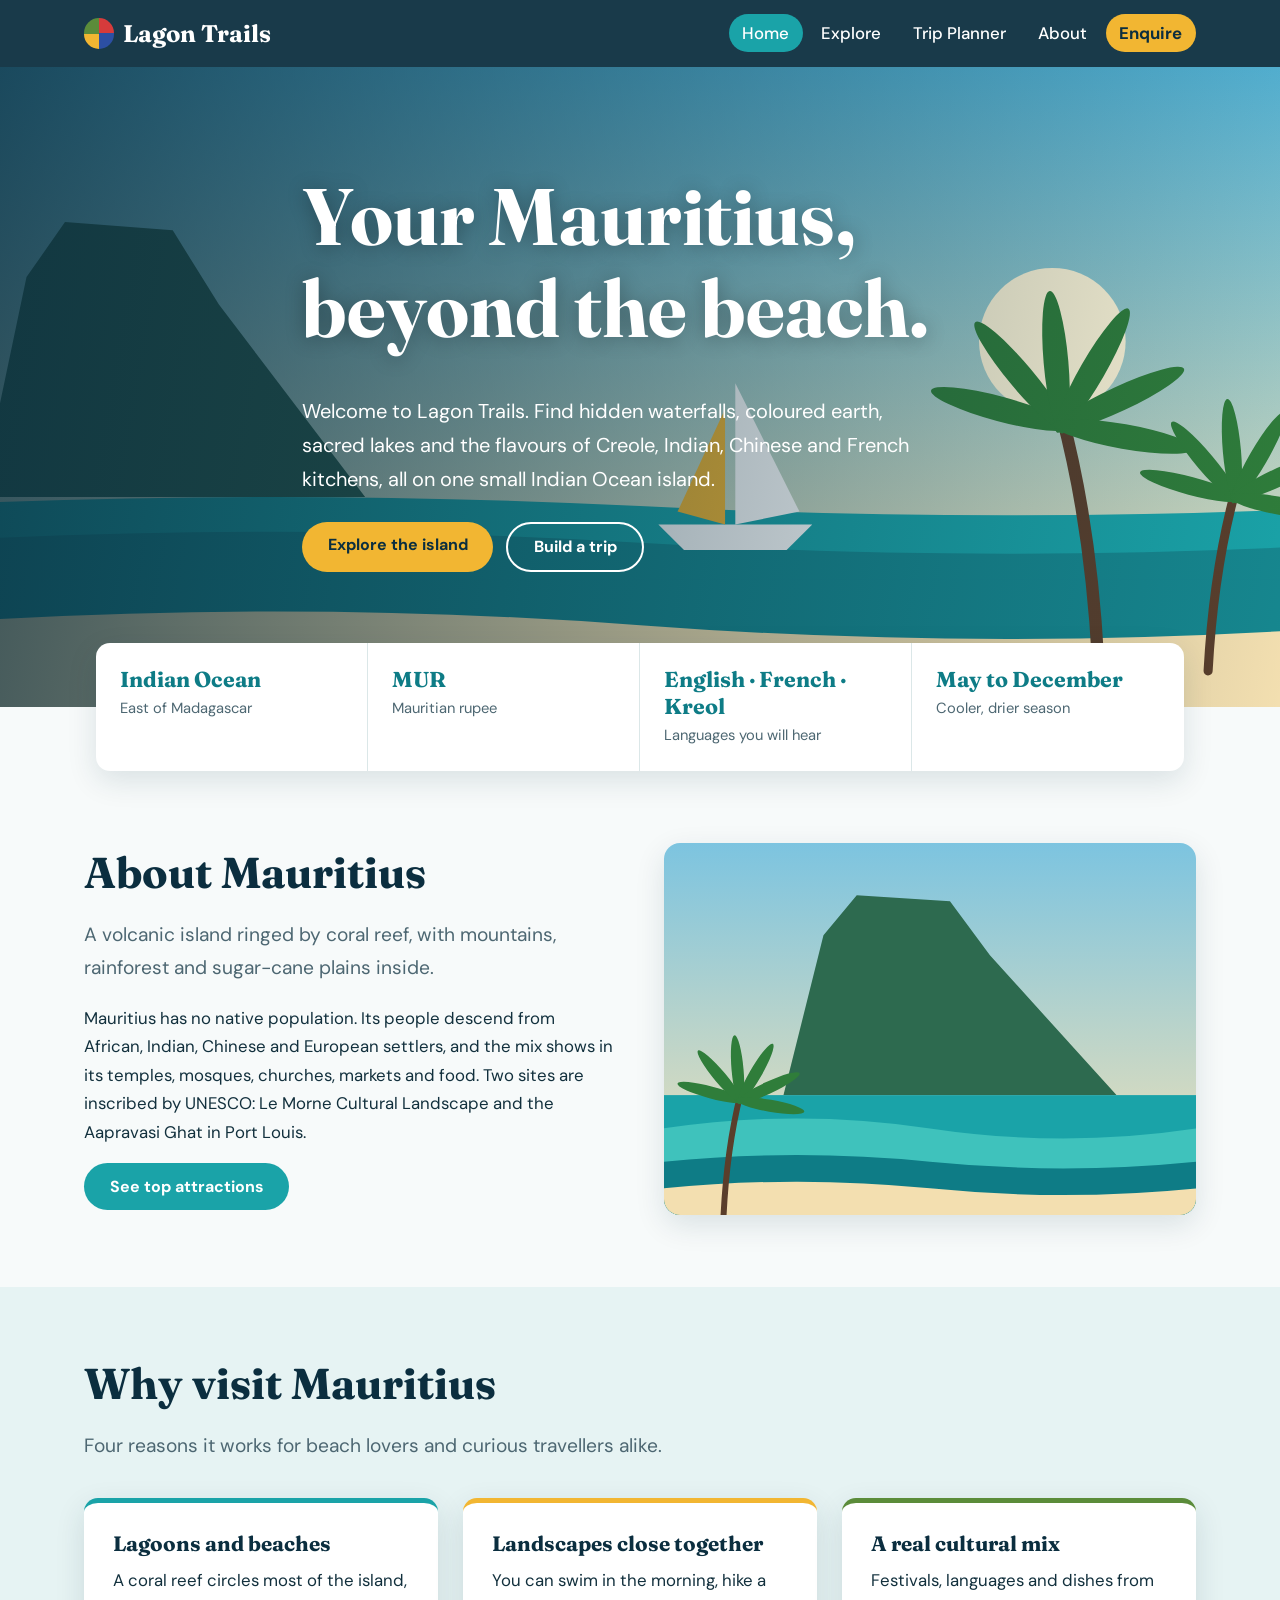
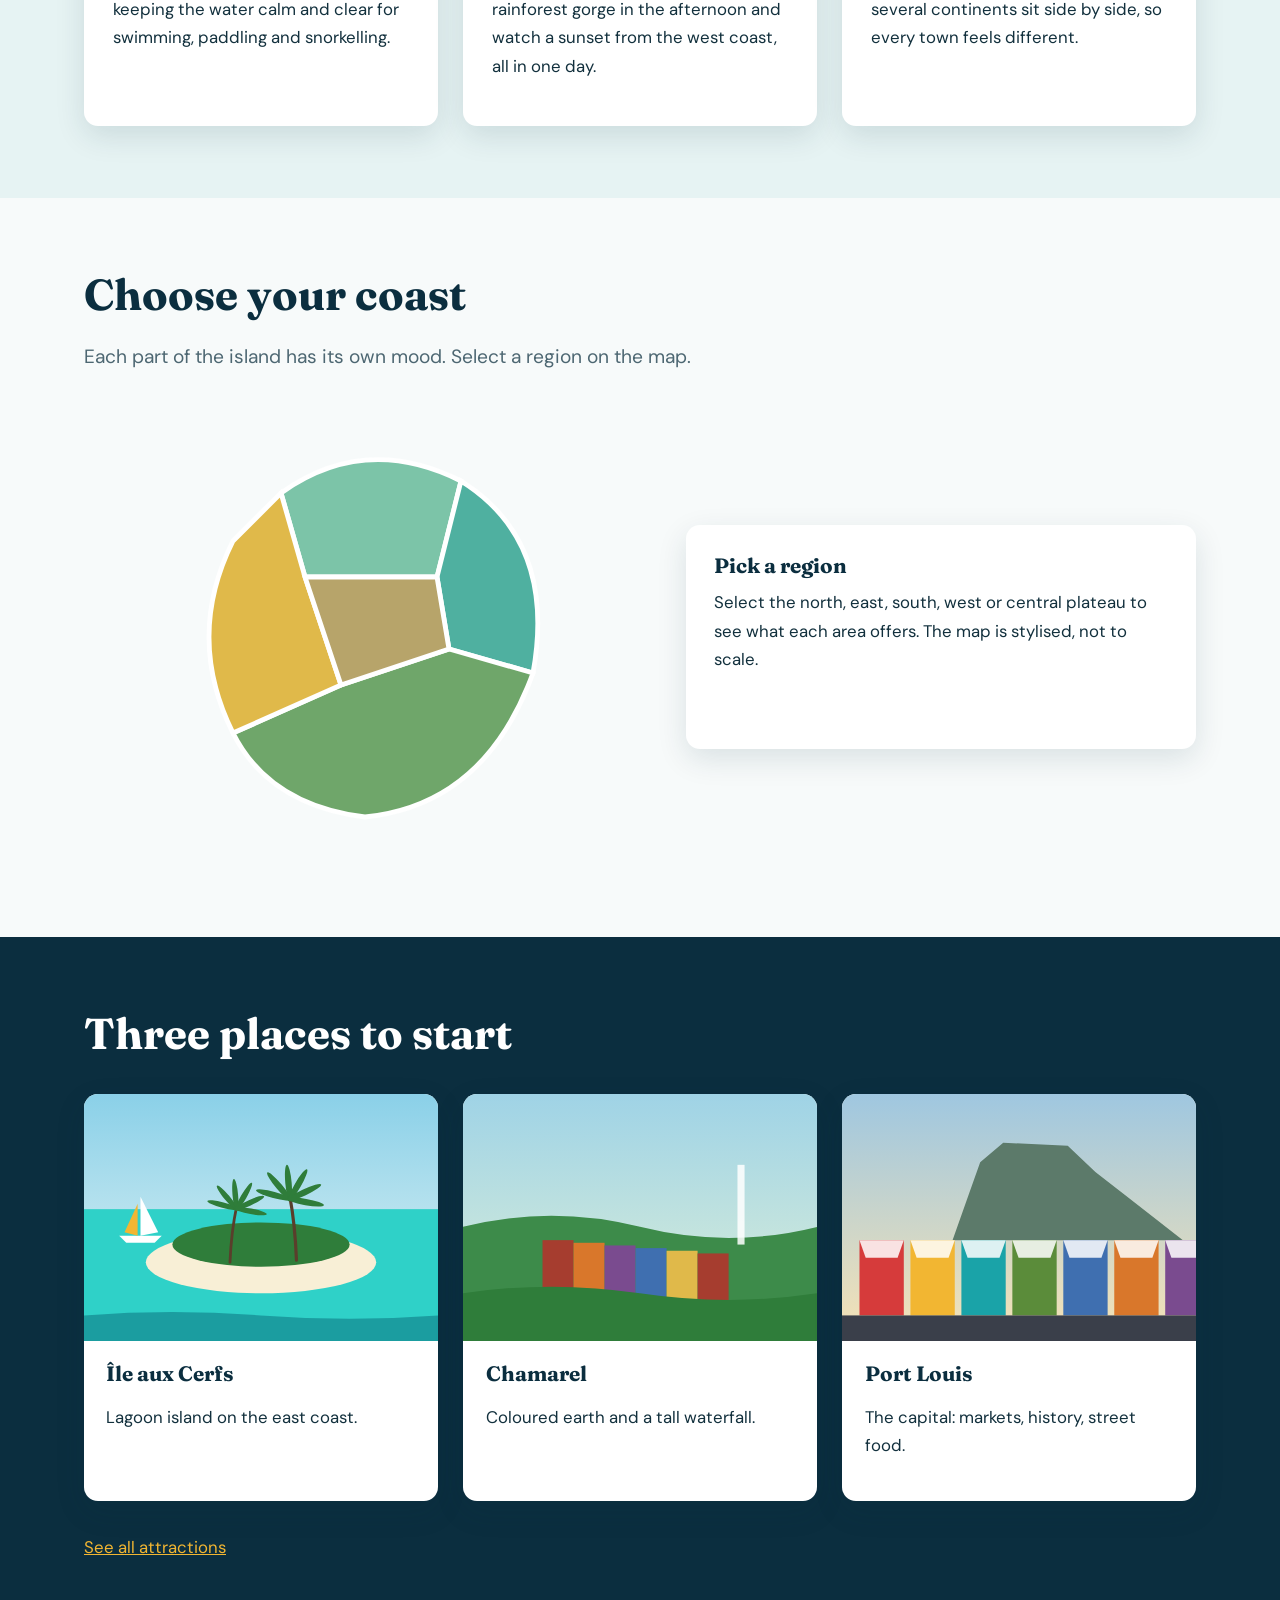
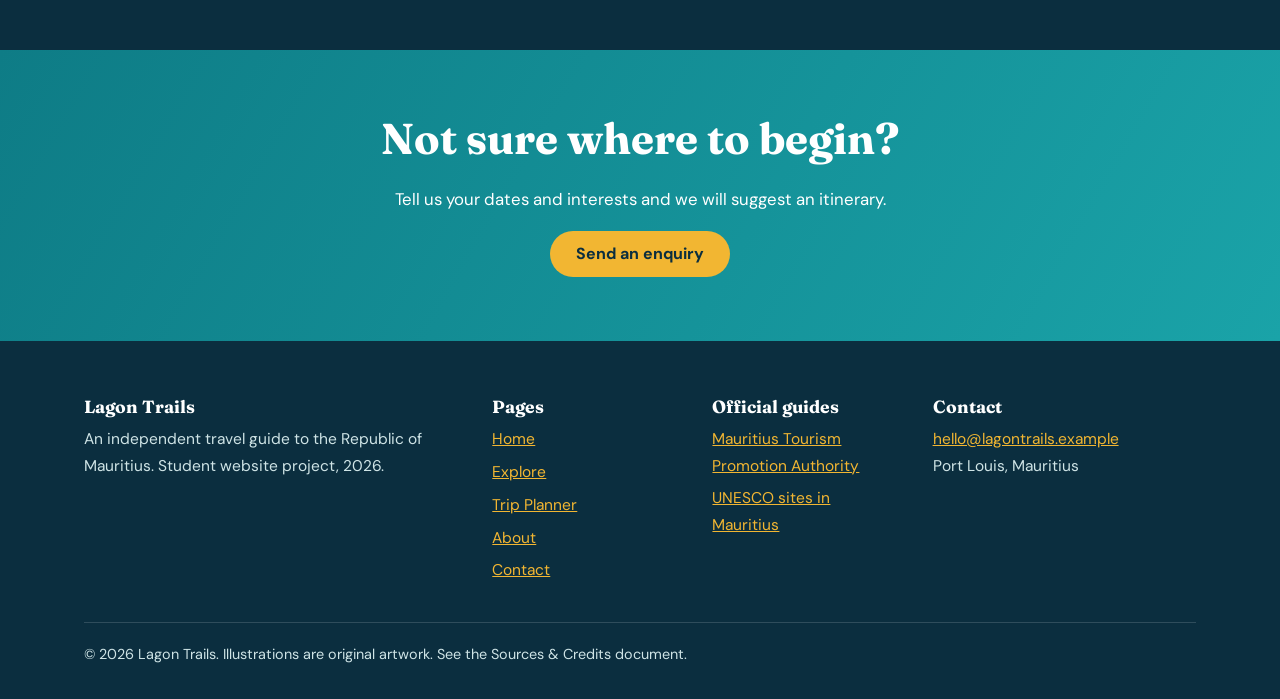
==== index.html @ cac01fd3 "Initial commit" ====
<!DOCTYPE html><html lang="en"><head><meta charset="utf-8"><meta name="viewport" content="width=device-width, initial-scale=1">
<title>Discover Mauritius | Lagon Trails</title><meta name="description" content="Lagon Trails is a travel guide to Mauritius: beaches, mountains, Creole culture and trip planning.">
<link rel="preconnect" href="https://fonts.googleapis.com"><link rel="preconnect" href="https://fonts.gstatic.com" crossorigin>
<link href="https://fonts.googleapis.com/css2?family=DM+Sans:wght@400;500;700&family=Fraunces:opsz,wght@9..144,600;9..144,700&display=swap" rel="stylesheet">
<link rel="stylesheet" href="style.css"></head><body>
<header class="site-header"><div class="wrap"><a class="brand" href="index.html"><i></i>Lagon Trails</a>
<button class="menu-btn" aria-expanded="false" aria-controls="nav">Menu</button><nav class="nav" id="nav" aria-label="Main"><ul><li><a href="index.html" aria-current=page>Home</a></li><li><a href="explore.html">Explore</a></li><li><a href="plan.html">Trip Planner</a></li><li><a href="about.html">About</a></li><li><a class="cta" href="contact.html">Enquire</a></li></ul></nav></div></header><main>
<div class="hero"><img src="images/hero.svg" alt="Illustration of Le Morne mountain, a turquoise lagoon, palm trees and a sailboat"><div class="wrap">
<h1>Your Mauritius, beyond the beach.</h1>
<p>Welcome to Lagon Trails. Find hidden waterfalls, coloured earth, sacred lakes and the flavours of Creole, Indian, Chinese and French kitchens, all on one small Indian Ocean island.</p>
<div class="btns"><a class="btn" href="explore.html">Explore the island</a><a class="btn ghost" href="plan.html">Build a trip</a></div></div></div>
<div class="wrap"><div class="facts"><div><b>Indian Ocean</b><span>East of Madagascar</span></div><div><b>MUR</b><span>Mauritian rupee</span></div><div><b>English · French · Kreol</b><span>Languages you will hear</span></div><div><b>May to December</b><span>Cooler, drier season</span></div></div></div>

<section><div class="wrap"><div class="split"><div><h2>About Mauritius</h2>
<p class="lead">A volcanic island ringed by coral reef, with mountains, rainforest and sugar-cane plains inside.</p>
<p>Mauritius has no native population. Its people descend from African, Indian, Chinese and European settlers, and the mix shows in its temples, mosques, churches, markets and food. Two sites are inscribed by UNESCO: Le Morne Cultural Landscape and the Aapravasi Ghat in Port Louis.</p>
<a class="btn alt" href="explore.html">See top attractions</a></div>
<img src="images/lemorne.svg" alt="Illustration of Le Morne mountain beside a turquoise lagoon"></div></div></section>

<section class="tint"><div class="wrap"><div class="sec-head"><h2>Why visit Mauritius</h2><p class="lead">Four reasons it works for beach lovers and curious travellers alike.</p></div>
<div class="grid g3"><div class="reason"><h3>Lagoons and beaches</h3><p>A coral reef circles most of the island, keeping the water calm and clear for swimming, paddling and snorkelling.</p></div>
<div class="reason"><h3>Landscapes close together</h3><p>You can swim in the morning, hike a rainforest gorge in the afternoon and watch a sunset from the west coast, all in one day.</p></div>
<div class="reason"><h3>A real cultural mix</h3><p>Festivals, languages and dishes from several continents sit side by side, so every town feels different.</p></div></div></div></section>

<section><div class="wrap"><div class="sec-head"><h2>Choose your coast</h2><p class="lead">Each part of the island has its own mood. Select a region on the map.</p></div>
<div class="mapbox"><svg class="isle" viewBox="0 0 400 380" role="group" aria-label="Stylised map of Mauritius">
<path data-r="north" tabindex="0" role="button" aria-label="North" d="M130 70Q200 20 280 60L260 140H150Z"/>
<path data-r="east" tabindex="0" role="button" aria-label="East" d="M280 60Q360 110 340 220L270 200L260 140Z"/>
<path data-r="south" tabindex="0" role="button" aria-label="South" d="M340 220Q300 330 200 340Q120 330 90 270L180 230L270 200Z"/>
<path data-r="west" tabindex="0" role="button" aria-label="West" d="M130 70L150 140L180 230L90 270Q50 190 90 110Z"/>
<path data-r="central" tabindex="0" role="button" aria-label="Central plateau" d="M150 140H260L270 200L180 230Z"/></svg>
<div class="regionbox" id="regionbox" aria-live="polite"><h3>Pick a region</h3><p>Select the north, east, south, west or central plateau to see what each area offers. The map is stylised, not to scale.</p></div></div></div></section>

<section class="dark"><div class="wrap"><div class="sec-head"><h2>Three places to start</h2></div>
<div class="grid g3">
<div class="card"><div class="ph"><img src="images/cerfs.svg" alt="Illustration of a small sandy island in a turquoise lagoon"></div><div class="bd"><h3 style="color:var(--navy)">Île aux Cerfs</h3><p style="color:var(--ink)">Lagoon island on the east coast.</p></div></div>
<div class="card"><div class="ph"><img src="images/chamarel.svg" alt="Illustration of coloured earth dunes and a waterfall"></div><div class="bd"><h3 style="color:var(--navy)">Chamarel</h3><p style="color:var(--ink)">Coloured earth and a tall waterfall.</p></div></div>
<div class="card"><div class="ph"><img src="images/portlouis.svg" alt="Illustration of colourful Port Louis market stalls"></div><div class="bd"><h3 style="color:var(--navy)">Port Louis</h3><p style="color:var(--ink)">The capital: markets, history, street food.</p></div></div></div>
<p style="margin-top:2rem"><a href="explore.html">See all attractions</a></p></div></section>

<section class="band"><div class="wrap"><h2>Not sure where to begin?</h2><p>Tell us your dates and interests and we will suggest an itinerary.</p><a class="btn" href="contact.html">Send an enquiry</a></div></section>
</main><footer><div class="wrap"><div class="fcols">
<div><h3>Lagon Trails</h3><p>An independent travel guide to the Republic of Mauritius. Student website project, 2026.</p></div>
<div><h3>Pages</h3><ul><li><a href="index.html">Home</a></li><li><a href="explore.html">Explore</a></li><li><a href="plan.html">Trip Planner</a></li><li><a href="about.html">About</a></li><li><a href="contact.html">Contact</a></li></ul></div>
<div><h3>Official guides</h3><ul><li><a href="https://www.tourismmauritius.mu" target="_blank" rel="noopener">Mauritius Tourism Promotion Authority</a></li><li><a href="https://whc.unesco.org/en/statesparties/mu" target="_blank" rel="noopener">UNESCO sites in Mauritius</a></li></ul></div>
<div><h3>Contact</h3><p><a href="mailto:hello@lagontrails.example">hello@lagontrails.example</a><br>Port Louis, Mauritius</p></div></div>
<div class="copy">&copy; 2026 Lagon Trails. Illustrations are original artwork. See the Sources &amp; Credits document.</div></div></footer><script src="script.js"></script></body></html>
---- style.css ----
:root{--navy:#0b2e3f;--lagoon:#1aa3a8;--deep:#0e7c86;--cane:#5b8c3a;--sun:#f2b632;--red:#d63b3b;--bg:#f7fafa;--tint:#e6f3f3;--ink:#12303d;--muted:#4d6772;
--head:"Fraunces",Georgia,serif;--body:"DM Sans","Segoe UI",Arial,sans-serif;--sh:0 10px 30px rgba(11,46,63,.12)}
*{box-sizing:border-box}html{scroll-behavior:smooth}
body{margin:0;background:var(--bg);color:var(--ink);font:1.05rem/1.7 var(--body)}
img{max-width:100%;display:block}a{color:var(--deep)}
:focus-visible{outline:3px solid var(--sun);outline-offset:3px}
.wrap{max-width:72rem;margin:0 auto;padding:0 1.25rem}
h1,h2,h3{font-family:var(--head);line-height:1.15;margin:0 0 .5em;color:var(--navy)}
h1{font-size:clamp(2.6rem,7vw,5rem);font-weight:700}h2{font-size:clamp(1.8rem,4vw,2.7rem)}h3{font-size:1.3rem}
p{max-width:64ch;margin:0 0 1em}.lead{font-size:1.2rem;color:var(--muted)}
section{padding:4.5rem 0}.tint{background:var(--tint)}.dark{background:var(--navy);color:#e3f1f2}.dark h2,.dark h3{color:#fff}.dark a{color:var(--sun)}
.sec-head{max-width:46rem;margin-bottom:2.2rem}

/* header */
.site-header{position:sticky;top:0;z-index:50;background:rgba(11,46,63,.94);backdrop-filter:blur(8px);color:#fff}
.site-header .wrap{display:flex;align-items:center;justify-content:space-between;min-height:4.2rem;gap:1rem}
.brand{font:700 1.5rem var(--head);color:#fff;text-decoration:none;display:flex;gap:.55rem;align-items:center}
.brand i{width:1.9rem;height:1.9rem;border-radius:50%;background:conic-gradient(var(--red) 0 25%,#2c4fa3 0 50%,var(--sun) 0 75%,var(--cane) 0)}
.nav ul{display:flex;gap:.3rem;list-style:none;margin:0;padding:0;align-items:center}
.nav a{color:#fff;text-decoration:none;padding:.5rem .85rem;border-radius:99px;font-weight:500}
.nav a:hover{background:rgba(255,255,255,.12)}.nav a[aria-current=page]{background:var(--lagoon)}
.nav .cta{background:var(--sun);color:var(--navy);font-weight:700}
.menu-btn{display:none;background:none;border:1px solid #fff;color:#fff;padding:.4rem .9rem;font:inherit;border-radius:6px}
@media(max-width:52rem){.menu-btn{display:block}.nav{display:none;position:absolute;left:0;right:0;top:100%;background:var(--navy);padding:1rem 1.25rem 1.5rem}.nav.open{display:block}.nav ul{flex-direction:column;align-items:stretch}}

/* hero */
.hero{position:relative;color:#fff;min-height:40rem;display:flex;align-items:center;padding:0;overflow:hidden}
.hero>img{position:absolute;inset:0;width:100%;height:100%;object-fit:cover}
.hero::after{content:"";position:absolute;inset:0;background:linear-gradient(100deg,rgba(11,46,63,.8) 0,rgba(11,46,63,.35) 55%,transparent)}
.hero .wrap{position:relative;z-index:2;padding-top:5rem;padding-bottom:7rem}
.hero h1{color:#fff;max-width:13ch;text-shadow:0 2px 20px rgba(0,0,0,.3)}.hero p{font-size:1.25rem;max-width:38rem}
.btns{display:flex;gap:.8rem;flex-wrap:wrap;margin-top:1.6rem}
.btn{display:inline-block;background:var(--sun);color:var(--navy);padding:.8rem 1.6rem;font:700 1rem var(--body);text-decoration:none;border:0;border-radius:99px;cursor:pointer;transition:transform .15s,box-shadow .15s}
.btn:hover{transform:translateY(-2px);box-shadow:0 8px 20px rgba(0,0,0,.25)}
.btn.ghost{background:transparent;color:#fff;border:2px solid #fff}.btn.alt{background:var(--lagoon);color:#fff}
.page-hero{background:linear-gradient(135deg,var(--navy),var(--deep));color:#fff;padding:4.5rem 0 5rem;position:relative}
.page-hero h1{color:#fff;font-size:clamp(2.2rem,5vw,3.6rem)}.page-hero p{color:#d3ecee;font-size:1.2rem}
.wave{display:block;width:100%;height:60px;margin-top:-59px;position:relative}
.facts{display:grid;grid-template-columns:repeat(4,1fr);background:#fff;box-shadow:var(--sh);border-radius:14px;margin:-4rem auto 0;position:relative;z-index:5;max-width:68rem;overflow:hidden}
.facts div{padding:1.4rem 1.5rem;border-right:1px solid #dbe7e8}.facts div:last-child{border:0}
.facts b{display:block;font:700 1.35rem var(--head);color:var(--deep)}.facts span{font-size:.92rem;color:var(--muted)}
@media(max-width:52rem){.facts{grid-template-columns:1fr 1fr}.facts div{border-bottom:1px solid #dbe7e8}}

/* grids & cards */
.grid{display:grid;gap:1.6rem}.g3{grid-template-columns:repeat(3,1fr)}.g2{grid-template-columns:repeat(2,1fr)}.g4{grid-template-columns:repeat(4,1fr)}
@media(max-width:60rem){.g3,.g4{grid-template-columns:1fr 1fr}}@media(max-width:40rem){.g2,.g3,.g4{grid-template-columns:1fr}}
.reason{background:#fff;padding:1.8rem;border-radius:14px;box-shadow:var(--sh);border-top:5px solid var(--lagoon)}
.reason:nth-child(2){border-color:var(--sun)}.reason:nth-child(3){border-color:var(--cane)}
.card{background:#fff;border-radius:14px;overflow:hidden;box-shadow:var(--sh);display:flex;flex-direction:column}
.card .ph{overflow:hidden;aspect-ratio:10/7}.card img{width:100%;height:100%;object-fit:cover;transition:transform .5s}.card:hover img{transform:scale(1.05)}
.card .bd{padding:1.3rem 1.4rem 1.5rem;display:flex;flex-direction:column;gap:.4rem;flex:1}
.tag{align-self:flex-start;font-size:.8rem;font-weight:700;background:var(--tint);color:var(--deep);padding:.15rem .7rem;border-radius:99px}
.linkbtn{margin-top:auto;align-self:flex-start;background:none;border:0;color:var(--deep);font:700 1rem var(--body);cursor:pointer;padding:.3rem 0;text-decoration:underline}
.filters{display:flex;gap:.5rem;flex-wrap:wrap;margin-bottom:1.6rem}
.filters button,.tabs button{font:600 .95rem var(--body);padding:.5rem 1.2rem;border-radius:99px;border:2px solid var(--deep);background:#fff;color:var(--deep);cursor:pointer}
.filters button[aria-pressed=true],.tabs button[aria-selected=true]{background:var(--deep);color:#fff}
.card[hidden]{display:none}
dialog{border:0;border-radius:16px;max-width:42rem;width:calc(100% - 2rem);padding:0;box-shadow:0 30px 80px rgba(0,0,0,.4)}
dialog::backdrop{background:rgba(11,46,63,.7)}dialog img{width:100%;aspect-ratio:16/8;object-fit:cover}
dialog .bd{padding:1.5rem 1.8rem 1.8rem}dialog form{display:block;max-width:none}

/* map */
.mapbox{display:grid;grid-template-columns:1.1fr 1fr;gap:2.5rem;align-items:center}
@media(max-width:52rem){.mapbox{grid-template-columns:1fr}}
.isle{width:100%;max-width:30rem;margin:auto;display:block}
.isle path{cursor:pointer;stroke:#fff;stroke-width:4;transition:fill .2s}
.isle path[data-r=north]{fill:#7cc4a8}.isle path[data-r=east]{fill:#4fb0a0}.isle path[data-r=south]{fill:#6fa66a}.isle path[data-r=west]{fill:#e0b94a}.isle path[data-r=central]{fill:#b7a46a}
.isle path:hover,.isle path.on{fill:var(--red)}
.regionbox{background:#fff;border-radius:14px;padding:1.8rem;box-shadow:var(--sh);min-height:14rem}

/* tabs, details */
.tabs{display:flex;gap:.5rem;flex-wrap:wrap;margin-bottom:1.5rem}.panel[hidden]{display:none}
details{background:#fff;border-radius:10px;margin-bottom:.7rem;box-shadow:0 2px 8px rgba(11,46,63,.08)}
summary{padding:1rem 1.3rem;font-weight:700;cursor:pointer;color:var(--navy)}details[open] summary{color:var(--deep)}details p{padding:0 1.3rem;margin:0 0 1rem}
.split{display:grid;grid-template-columns:1fr 1fr;gap:3rem;align-items:center}@media(max-width:52rem){.split{grid-template-columns:1fr}}
.split img{border-radius:16px;box-shadow:var(--sh);aspect-ratio:10/7;object-fit:cover;width:100%}
.band{background:linear-gradient(120deg,var(--deep),var(--lagoon));color:#fff;text-align:center;padding:4rem 0}.band h2{color:#fff}.band p{margin-inline:auto}

/* about + forms */
.about-grid{display:grid;grid-template-columns:15rem 1fr;gap:3rem;align-items:start}.about-grid img{border-radius:50%;width:15rem;height:15rem;object-fit:cover;box-shadow:var(--sh)}
@media(max-width:52rem){.about-grid{grid-template-columns:1fr}}
.chips{list-style:none;padding:0;display:flex;flex-wrap:wrap;gap:.5rem;margin:0 0 1.5rem}.chips li{background:var(--tint);color:var(--deep);padding:.25rem .9rem;border-radius:99px;font-weight:600;font-size:.95rem}
.contact-grid{display:grid;grid-template-columns:1.6fr 1fr;gap:2.5rem;align-items:start}@media(max-width:52rem){.contact-grid{grid-template-columns:1fr}}
form{display:grid;gap:1.1rem}
.row2{display:grid;grid-template-columns:1fr 1fr;gap:1rem}@media(max-width:40rem){.row2{grid-template-columns:1fr}}
label,legend{font-weight:700;display:block;margin-bottom:.3rem}
input,select,textarea{width:100%;font:inherit;padding:.7rem .9rem;border:1.5px solid #9db4ba;border-radius:8px;background:#fff;color:var(--ink)}
input:focus,select:focus,textarea:focus{border-color:var(--lagoon)}
input[type=radio],input[type=checkbox]{width:auto;margin-right:.4rem}
fieldset{border:1.5px solid #cfe0e3;border-radius:8px;padding:.8rem 1rem;margin:0}.inl label{display:inline-block;font-weight:400;margin-right:1.1rem}
.req{color:var(--red)}.formbox{background:#fff;padding:2rem;border-radius:16px;box-shadow:var(--sh)}
.msg{display:none;background:#e8f6ec;border-left:6px solid var(--cane);padding:1.3rem 1.5rem;border-radius:8px;margin-bottom:1.5rem}.msg.show{display:block}
.side{background:var(--navy);color:#e3f1f2;padding:1.8rem;border-radius:16px}.side h3{color:#fff}.side a{color:var(--sun)}
.planner{background:#fff;padding:1.8rem;border-radius:16px;box-shadow:var(--sh)}
.day{display:grid;grid-template-columns:5.5rem 1fr;gap:1rem;padding:1rem 0;border-bottom:1px solid #dbe7e8}.day b{font:700 1.1rem var(--head);color:var(--deep)}

footer{background:var(--navy);color:#cfe4e6;padding:3.5rem 0 2rem;font-size:.97rem}footer h3{color:#fff;font-size:1.1rem}footer a{color:var(--sun)}footer ul{list-style:none;padding:0;margin:0}footer li{margin-bottom:.4rem}
.fcols{display:grid;grid-template-columns:2fr 1fr 1fr 1.4fr;gap:2rem}@media(max-width:52rem){.fcols{grid-template-columns:1fr 1fr}}
.copy{border-top:1px solid rgba(255,255,255,.15);margin-top:2rem;padding-top:1.2rem;font-size:.9rem}
@media(prefers-reduced-motion:reduce){*{transition:none!important;animation:none!important;scroll-behavior:auto!important}}
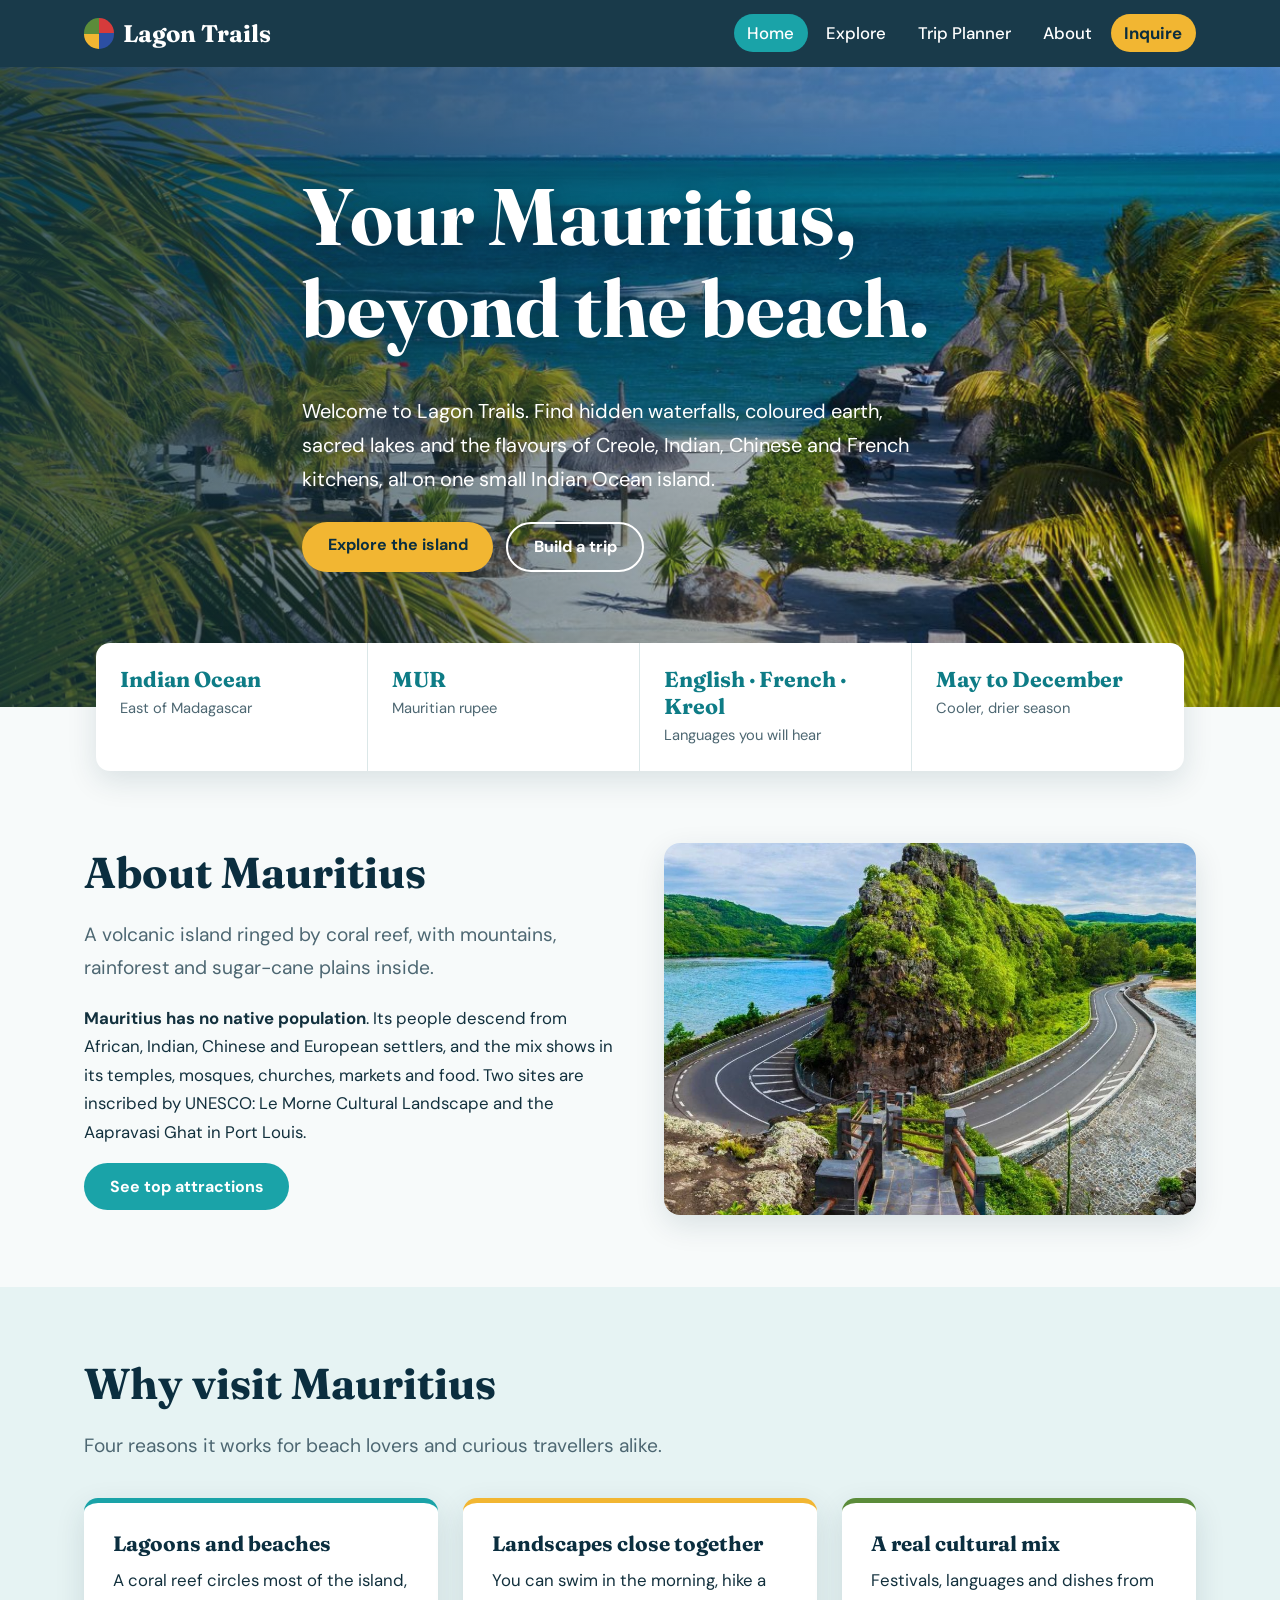
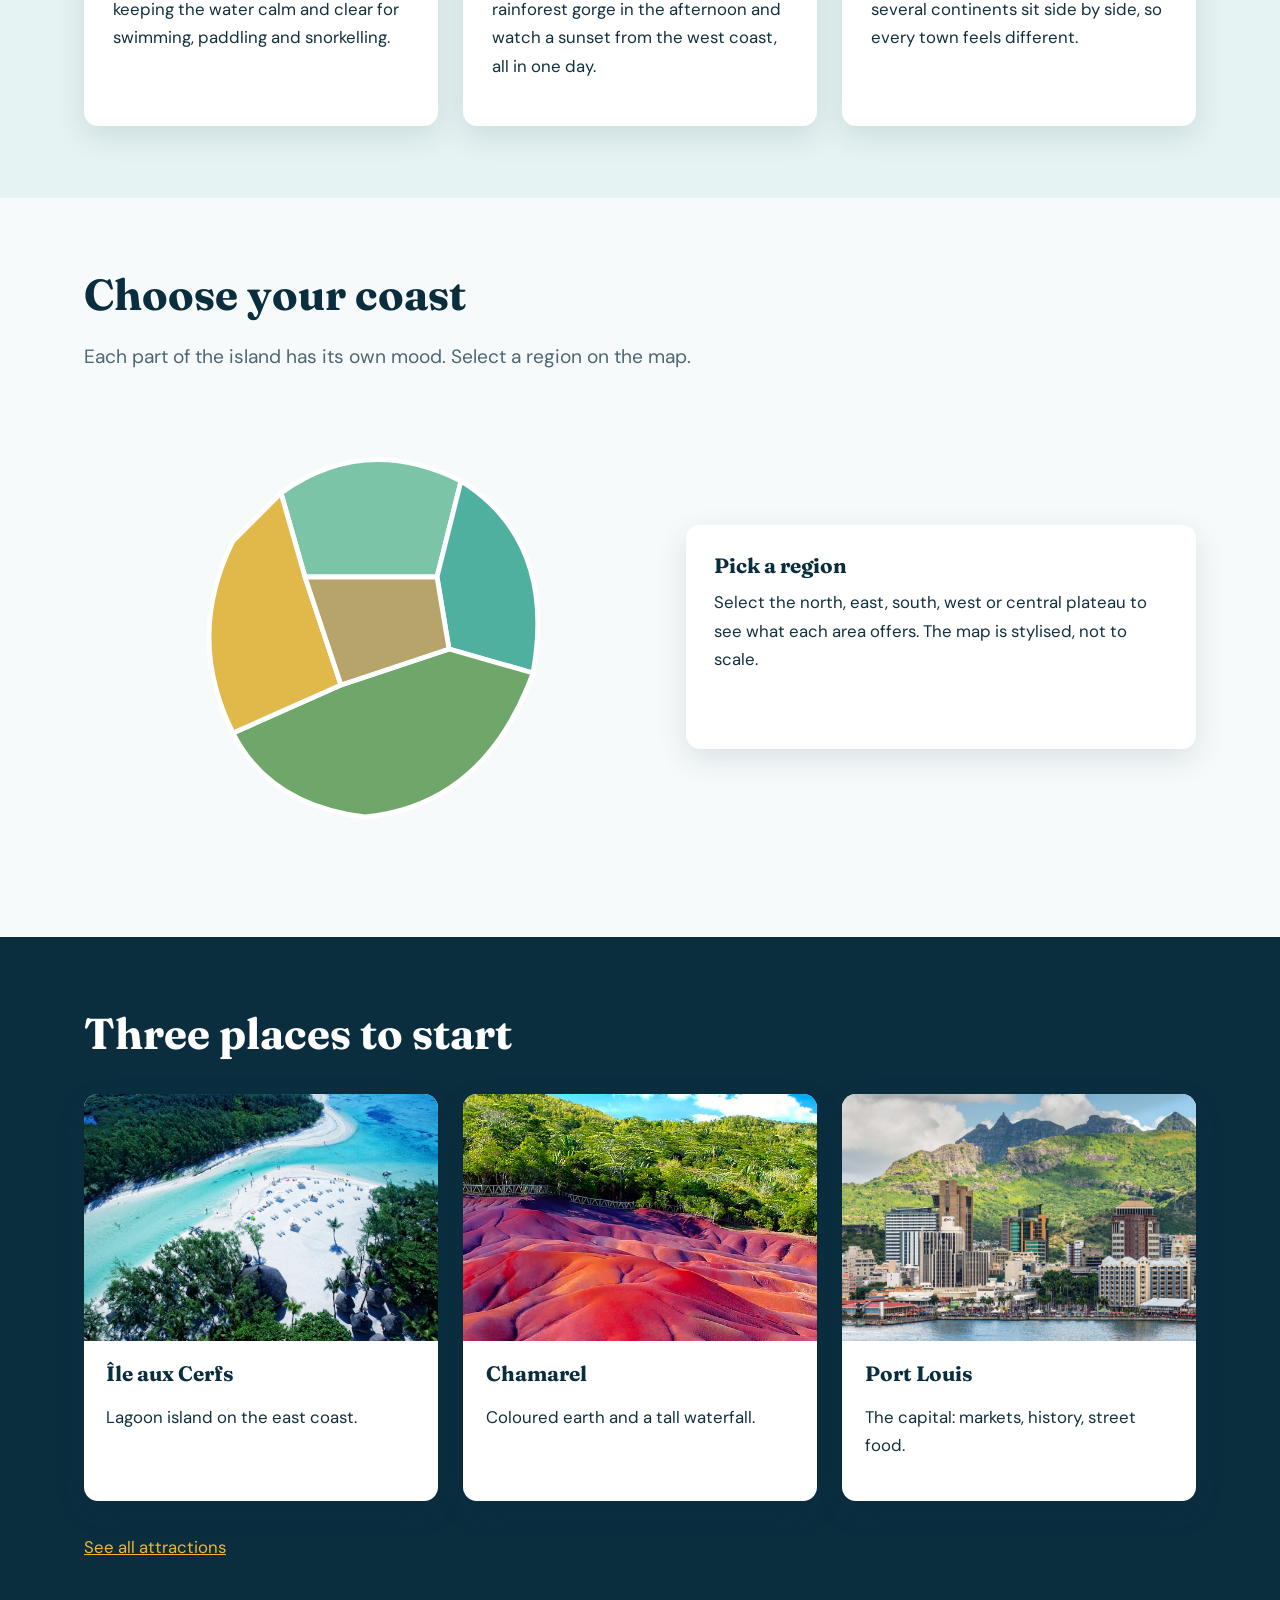
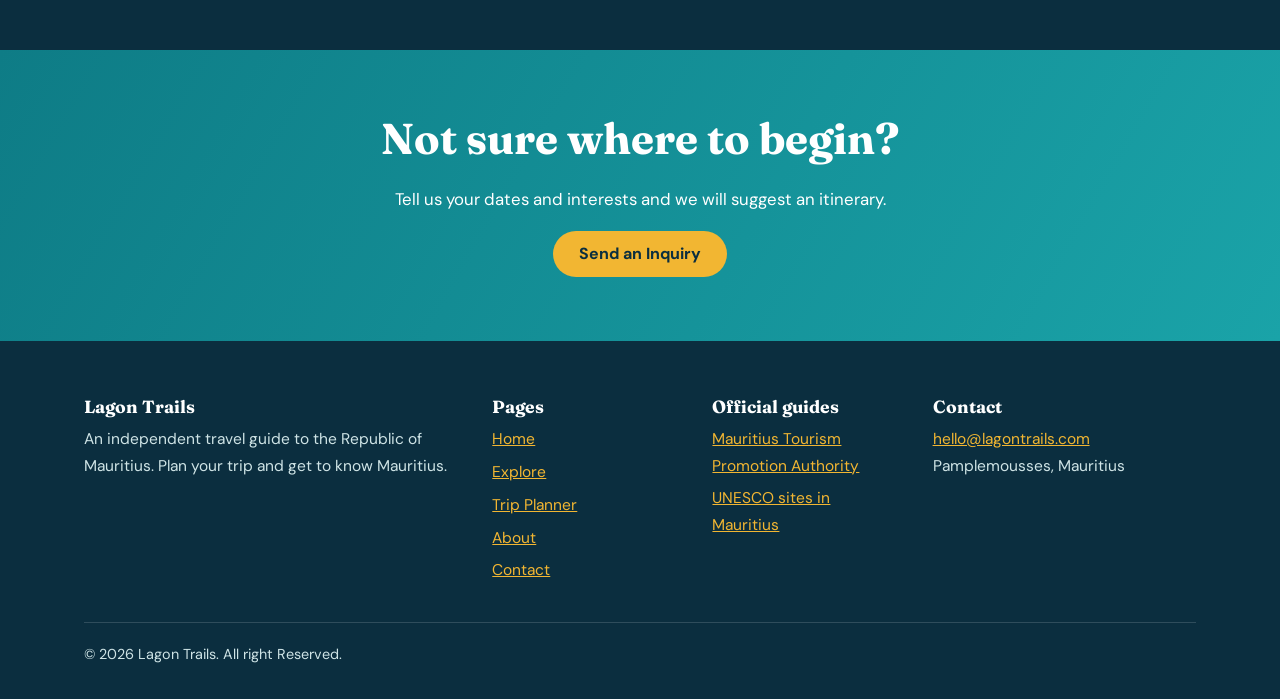
==== commit 77c2066e: "Initial commit" ====
--- a/index.html
+++ b/index.html
@@ -1,47 +1,200 @@
-<!DOCTYPE html><html lang="en"><head><meta charset="utf-8"><meta name="viewport" content="width=device-width, initial-scale=1">
-<title>Discover Mauritius | Lagon Trails</title><meta name="description" content="Lagon Trails is a travel guide to Mauritius: beaches, mountains, Creole culture and trip planning.">
-<link rel="preconnect" href="https://fonts.googleapis.com"><link rel="preconnect" href="https://fonts.gstatic.com" crossorigin>
-<link href="https://fonts.googleapis.com/css2?family=DM+Sans:wght@400;500;700&family=Fraunces:opsz,wght@9..144,600;9..144,700&display=swap" rel="stylesheet">
-<link rel="stylesheet" href="style.css"></head><body>
-<header class="site-header"><div class="wrap"><a class="brand" href="index.html"><i></i>Lagon Trails</a>
-<button class="menu-btn" aria-expanded="false" aria-controls="nav">Menu</button><nav class="nav" id="nav" aria-label="Main"><ul><li><a href="index.html" aria-current=page>Home</a></li><li><a href="explore.html">Explore</a></li><li><a href="plan.html">Trip Planner</a></li><li><a href="about.html">About</a></li><li><a class="cta" href="contact.html">Enquire</a></li></ul></nav></div></header><main>
-<div class="hero"><img src="images/hero.svg" alt="Illustration of Le Morne mountain, a turquoise lagoon, palm trees and a sailboat"><div class="wrap">
-<h1>Your Mauritius, beyond the beach.</h1>
-<p>Welcome to Lagon Trails. Find hidden waterfalls, coloured earth, sacred lakes and the flavours of Creole, Indian, Chinese and French kitchens, all on one small Indian Ocean island.</p>
-<div class="btns"><a class="btn" href="explore.html">Explore the island</a><a class="btn ghost" href="plan.html">Build a trip</a></div></div></div>
-<div class="wrap"><div class="facts"><div><b>Indian Ocean</b><span>East of Madagascar</span></div><div><b>MUR</b><span>Mauritian rupee</span></div><div><b>English · French · Kreol</b><span>Languages you will hear</span></div><div><b>May to December</b><span>Cooler, drier season</span></div></div></div>
-
-<section><div class="wrap"><div class="split"><div><h2>About Mauritius</h2>
-<p class="lead">A volcanic island ringed by coral reef, with mountains, rainforest and sugar-cane plains inside.</p>
-<p>Mauritius has no native population. Its people descend from African, Indian, Chinese and European settlers, and the mix shows in its temples, mosques, churches, markets and food. Two sites are inscribed by UNESCO: Le Morne Cultural Landscape and the Aapravasi Ghat in Port Louis.</p>
-<a class="btn alt" href="explore.html">See top attractions</a></div>
-<img src="images/lemorne.svg" alt="Illustration of Le Morne mountain beside a turquoise lagoon"></div></div></section>
-
-<section class="tint"><div class="wrap"><div class="sec-head"><h2>Why visit Mauritius</h2><p class="lead">Four reasons it works for beach lovers and curious travellers alike.</p></div>
-<div class="grid g3"><div class="reason"><h3>Lagoons and beaches</h3><p>A coral reef circles most of the island, keeping the water calm and clear for swimming, paddling and snorkelling.</p></div>
-<div class="reason"><h3>Landscapes close together</h3><p>You can swim in the morning, hike a rainforest gorge in the afternoon and watch a sunset from the west coast, all in one day.</p></div>
-<div class="reason"><h3>A real cultural mix</h3><p>Festivals, languages and dishes from several continents sit side by side, so every town feels different.</p></div></div></div></section>
-
-<section><div class="wrap"><div class="sec-head"><h2>Choose your coast</h2><p class="lead">Each part of the island has its own mood. Select a region on the map.</p></div>
-<div class="mapbox"><svg class="isle" viewBox="0 0 400 380" role="group" aria-label="Stylised map of Mauritius">
-<path data-r="north" tabindex="0" role="button" aria-label="North" d="M130 70Q200 20 280 60L260 140H150Z"/>
-<path data-r="east" tabindex="0" role="button" aria-label="East" d="M280 60Q360 110 340 220L270 200L260 140Z"/>
-<path data-r="south" tabindex="0" role="button" aria-label="South" d="M340 220Q300 330 200 340Q120 330 90 270L180 230L270 200Z"/>
-<path data-r="west" tabindex="0" role="button" aria-label="West" d="M130 70L150 140L180 230L90 270Q50 190 90 110Z"/>
-<path data-r="central" tabindex="0" role="button" aria-label="Central plateau" d="M150 140H260L270 200L180 230Z"/></svg>
-<div class="regionbox" id="regionbox" aria-live="polite"><h3>Pick a region</h3><p>Select the north, east, south, west or central plateau to see what each area offers. The map is stylised, not to scale.</p></div></div></div></section>
-
-<section class="dark"><div class="wrap"><div class="sec-head"><h2>Three places to start</h2></div>
-<div class="grid g3">
-<div class="card"><div class="ph"><img src="images/cerfs.svg" alt="Illustration of a small sandy island in a turquoise lagoon"></div><div class="bd"><h3 style="color:var(--navy)">Île aux Cerfs</h3><p style="color:var(--ink)">Lagoon island on the east coast.</p></div></div>
-<div class="card"><div class="ph"><img src="images/chamarel.svg" alt="Illustration of coloured earth dunes and a waterfall"></div><div class="bd"><h3 style="color:var(--navy)">Chamarel</h3><p style="color:var(--ink)">Coloured earth and a tall waterfall.</p></div></div>
-<div class="card"><div class="ph"><img src="images/portlouis.svg" alt="Illustration of colourful Port Louis market stalls"></div><div class="bd"><h3 style="color:var(--navy)">Port Louis</h3><p style="color:var(--ink)">The capital: markets, history, street food.</p></div></div></div>
-<p style="margin-top:2rem"><a href="explore.html">See all attractions</a></p></div></section>
-
-<section class="band"><div class="wrap"><h2>Not sure where to begin?</h2><p>Tell us your dates and interests and we will suggest an itinerary.</p><a class="btn" href="contact.html">Send an enquiry</a></div></section>
-</main><footer><div class="wrap"><div class="fcols">
-<div><h3>Lagon Trails</h3><p>An independent travel guide to the Republic of Mauritius. Student website project, 2026.</p></div>
-<div><h3>Pages</h3><ul><li><a href="index.html">Home</a></li><li><a href="explore.html">Explore</a></li><li><a href="plan.html">Trip Planner</a></li><li><a href="about.html">About</a></li><li><a href="contact.html">Contact</a></li></ul></div>
-<div><h3>Official guides</h3><ul><li><a href="https://www.tourismmauritius.mu" target="_blank" rel="noopener">Mauritius Tourism Promotion Authority</a></li><li><a href="https://whc.unesco.org/en/statesparties/mu" target="_blank" rel="noopener">UNESCO sites in Mauritius</a></li></ul></div>
-<div><h3>Contact</h3><p><a href="mailto:hello@lagontrails.example">hello@lagontrails.example</a><br>Port Louis, Mauritius</p></div></div>
-<div class="copy">&copy; 2026 Lagon Trails. Illustrations are original artwork. See the Sources &amp; Credits document.</div></div></footer><script src="script.js"></script></body></html>+<!DOCTYPE html>
+<html lang="en">
+    <head>
+        <meta charset="utf-8">
+        <meta name="viewport" content="width=device-width, initial-scale=1">
+        <title>Discover Mauritius | Lagon Trails</title>
+
+        <meta name="description" content="Lagon Trails is a travel guide to Mauritius: beaches, mountains, Creole culture and trip planning.">
+        <link rel="preconnect" href="https://fonts.googleapis.com"><link rel="preconnect" href="https://fonts.gstatic.com" crossorigin>
+        <link href="https://fonts.googleapis.com/css2?family=DM+Sans:wght@400;500;700&family=Fraunces:opsz,wght@9..144,600;9..144,700&display=swap" rel="stylesheet">
+        <link rel="stylesheet" href="style.css">
+    </head>
+    <body>
+        <header class="site-header">
+            <div class="wrap">
+                <a class="brand" href="index.html"><i></i>Lagon Trails</a>
+                <button class="menu-btn" aria-expanded="false" aria-controls="nav">Menu</button>
+                
+                <nav class="nav" id="nav" aria-label="Main">
+                    <ul>
+                        <li><a href="index.html" aria-current=page>Home</a></li>
+                        <li><a href="explore.html">Explore</a></li>
+                        <li><a href="plan.html">Trip Planner</a></li>
+                        <li><a href="about.html">About</a></li>
+                        <li><a class="cta" href="contact.html">Inquire</a></li>
+                    </ul>
+                </nav>
+            </div>
+        </header>
+        
+        <main>
+            <div class="hero">
+                <img src="images/hero.jpg" alt="Illustration of Le Morne mountain, a turquoise lagoon, palm trees and a sailboat">
+                <div class="wrap">
+                    <h1>Your Mauritius, beyond the beach.</h1>
+                    <p>Welcome to Lagon Trails. Find hidden waterfalls, coloured earth, sacred lakes and the flavours of Creole, Indian, Chinese and French kitchens, all on one small Indian Ocean island.</p>
+                    <div class="btns">
+                        <a class="btn" href="explore.html">Explore the island</a>
+                        <a class="btn ghost" href="plan.html">Build a trip</a></div></div></div>
+                        <div class="wrap">
+                            <div class="facts">
+                                <div>
+                                    <b>Indian Ocean</b><span>East of Madagascar</span>
+                                </div>
+                                <div>
+                                    <b>MUR</b><span>Mauritian rupee</span>
+                                </div>
+                                <div>
+                                    <b>English · French · Kreol</b><span>Languages you will hear</span>
+                                </div>
+                                <div>
+                                    <b>May to December</b><span>Cooler, drier season</span>
+                                </div>
+                            </div>
+                        </div>
+
+                        <section>
+                            <div class="wrap">
+                                <div class="split">
+                                    <div>
+                                        <h2>About Mauritius</h2>
+                                        <p class="lead">A volcanic island ringed by coral reef, with mountains, rainforest and sugar-cane plains inside.</p>
+                                        <p><strong>Mauritius has no native population</strong>. Its people descend from African, Indian, Chinese and European settlers, and the mix shows in its temples, mosques, churches, markets and food. Two sites are inscribed by UNESCO: Le Morne Cultural Landscape and the Aapravasi Ghat in Port Louis.</p>
+                                        <a class="btn alt" href="explore.html">See top attractions</a>
+                                    </div>
+                                    <img src="images/lemorne.jpg" alt="Illustration of Le Morne mountain beside a turquoise lagoon">
+                                </div>
+                            </div>
+                        </section>
+
+                        <section class="tint">
+                            <div class="wrap">
+                                <div class="sec-head">
+                                    <h2>Why visit Mauritius</h2>
+                                    <p class="lead">Four reasons it works for beach lovers and curious travellers alike.</p>
+                                </div>
+                                <div class="grid g3">
+                                    <div class="reason">
+                                        <h3>Lagoons and beaches</h3>
+                                        <p>A coral reef circles most of the island, keeping the water calm and clear for swimming, paddling and snorkelling.</p>
+                                    </div>
+                                    <div class="reason">
+                                        <h3>Landscapes close together</h3>
+                                        <p>You can swim in the morning, hike a rainforest gorge in the afternoon and watch a sunset from the west coast, all in one day.</p>
+                                    </div>
+                                    <div class="reason">
+                                        <h3>A real cultural mix</h3>
+                                        <p>Festivals, languages and dishes from several continents sit side by side, so every town feels different.</p>
+                                    </div>
+                                </div>
+                            </div>
+                        </section>
+
+                        <section>
+                            <div class="wrap">
+                                <div class="sec-head">
+                                    <h2>Choose your coast</h2>
+                                    <p class="lead">Each part of the island has its own mood. Select a region on the map.</p>
+                                </div>
+                                <div class="mapbox">
+                                    <svg class="isle" viewBox="0 0 400 380" role="group" aria-label="Stylised map of Mauritius">
+                                        <path data-r="north" tabindex="0" role="button" aria-label="North" d="M130 70Q200 20 280 60L260 140H150Z"/>
+                                        <path data-r="east" tabindex="0" role="button" aria-label="East" d="M280 60Q360 110 340 220L270 200L260 140Z"/>
+                                        <path data-r="south" tabindex="0" role="button" aria-label="South" d="M340 220Q300 330 200 340Q120 330 90 270L180 230L270 200Z"/>
+                                        <path data-r="west" tabindex="0" role="button" aria-label="West" d="M130 70L150 140L180 230L90 270Q50 190 90 110Z"/>
+                                        <path data-r="central" tabindex="0" role="button" aria-label="Central plateau" d="M150 140H260L270 200L180 230Z"/>
+                                    </svg>
+                                    <div class="regionbox" id="regionbox" aria-live="polite">
+                                        <h3>Pick a region</h3>
+                                        <p>Select the north, east, south, west or central plateau to see what each area offers. The map is stylised, not to scale.</p>
+                                    </div>
+                                </div>
+                            </div>
+                        </section>
+
+                        <section class="dark">
+                            <div class="wrap">
+                                <div class="sec-head">
+                                    <h2>Three places to start</h2>
+                                </div>
+                                <div class="grid g3">
+                                    <div class="card">
+                                        <div class="ph">
+                                            <img src="images/cerfs.webp" alt="Illustration of a small sandy island in a turquoise lagoon">
+                                        </div>
+                                        <div class="bd">
+                                            <h3 style="color:var(--navy)">Île aux Cerfs</h3>
+                                            <p style="color:var(--ink)">Lagoon island on the east coast.</p>
+                                        </div>
+                                    </div>
+                                    <div class="card">
+                                        <div class="ph">
+                                            <img src="images/chamarel.jpg" alt="Illustration of coloured earth dunes and a waterfall">
+                                        </div>
+                                        <div class="bd">
+                                            <h3 style="color:var(--navy)">Chamarel</h3>
+                                            <p style="color:var(--ink)">Coloured earth and a tall waterfall.</p>
+                                        </div>
+                                    </div>
+                                    <div class="card">
+                                        <div class="ph">
+                                            <img src="images/portlouuis.jpg" alt="Illustration of colourful Port Louis market stalls">
+                                        </div>
+                                        <div class="bd">
+                                            <h3 style="color:var(--navy)">Port Louis</h3>
+                                            <p style="color:var(--ink)">The capital: markets, history, street food.</p>
+                                        </div>
+                                    </div>
+                                </div>
+                                <p style="margin-top:2rem">
+                                    <a href="explore.html">See all attractions</a>
+                                </p>
+                            </div>
+                        </section>
+
+                        <section class="band">
+                            <div class="wrap">
+                                <h2>Not sure where to begin?</h2>
+                                <p>Tell us your dates and interests and we will suggest an itinerary.</p>
+                                <a class="btn" href="contact.html">Send an Inquiry</a>
+                            </div>
+                        </section>
+    
+        </main>
+        <footer>
+            <div class="wrap">
+                <div class="fcols">
+                    <div>
+                        <h3>Lagon Trails</h3>
+                        <p>An independent travel guide to the Republic of Mauritius. Plan your trip and get to know Mauritius.</p>
+                    </div>
+                    <div>
+                        <h3>Pages</h3>
+                        <ul>
+                            <li><a href="index.html">Home</a></li>
+                            <li><a href="explore.html">Explore</a></li>
+                            <li><a href="plan.html">Trip Planner</a></li>
+                            <li><a href="about.html">About</a></li>
+                            <li><a href="contact.html">Contact</a></li>
+                        </ul>
+                    </div>
+                    <div>
+                        <h3>Official guides</h3>
+                        <ul>
+                            <li><a href="https://www.tourismmauritius.mu" target="_blank" rel="noopener">Mauritius Tourism Promotion Authority</a></li>
+                            <li><a href="https://whc.unesco.org/en/statesparties/mu" target="_blank" rel="noopener">UNESCO sites in Mauritius</a></li>
+                        </ul>
+                    </div>
+                    <div>
+                        <h3>Contact</h3>
+                        <p><a href="mailto:hello@lagontrails.com">hello@lagontrails.com</a><br>Pamplemousses, Mauritius</p>
+                    </div>
+                </div>
+                <div class="copy">&copy; 2026 Lagon Trails. All right Reserved.</div>
+            </div>
+        </footer>
+        
+        <script src="script.js"></script>
+    </body>
+</html>
--- a/style.css
+++ b/style.css
@@ -1,100 +1,878 @@
-:root{--navy:#0b2e3f;--lagoon:#1aa3a8;--deep:#0e7c86;--cane:#5b8c3a;--sun:#f2b632;--red:#d63b3b;--bg:#f7fafa;--tint:#e6f3f3;--ink:#12303d;--muted:#4d6772;
---head:"Fraunces",Georgia,serif;--body:"DM Sans","Segoe UI",Arial,sans-serif;--sh:0 10px 30px rgba(11,46,63,.12)}
-*{box-sizing:border-box}html{scroll-behavior:smooth}
-body{margin:0;background:var(--bg);color:var(--ink);font:1.05rem/1.7 var(--body)}
-img{max-width:100%;display:block}a{color:var(--deep)}
-:focus-visible{outline:3px solid var(--sun);outline-offset:3px}
-.wrap{max-width:72rem;margin:0 auto;padding:0 1.25rem}
-h1,h2,h3{font-family:var(--head);line-height:1.15;margin:0 0 .5em;color:var(--navy)}
-h1{font-size:clamp(2.6rem,7vw,5rem);font-weight:700}h2{font-size:clamp(1.8rem,4vw,2.7rem)}h3{font-size:1.3rem}
-p{max-width:64ch;margin:0 0 1em}.lead{font-size:1.2rem;color:var(--muted)}
-section{padding:4.5rem 0}.tint{background:var(--tint)}.dark{background:var(--navy);color:#e3f1f2}.dark h2,.dark h3{color:#fff}.dark a{color:var(--sun)}
-.sec-head{max-width:46rem;margin-bottom:2.2rem}
+:root {
+    --navy: #0b2e3f;
+    --lagoon: #1aa3a8;
+    --deep: #0e7c86;
+    --cane: #5b8c3a;
+    --sun: #f2b632;
+    --red: #d63b3b;
+    --bg: #f7fafa;
+    --tint: #e6f3f3;
+    --ink: #12303d;
+    --muted: #4d6772;
+    --head: "Fraunces", Georgia, serif;
+    --body: "DM Sans", "Segoe UI", Arial, sans-serif;
+    --sh: 0 10px 30px rgba(11, 46, 63, .12)
+}
+
+* {
+    box-sizing: border-box
+}
+
+html {
+    scroll-behavior: smooth
+}
+
+body {
+    margin: 0;
+    background: var(--bg);
+    color: var(--ink);
+    font: 1.05rem/1.7 var(--body)
+}
+
+img {
+    max-width: 100%;
+    display: block
+}
+
+a {
+    color: var(--deep)
+}
+
+:focus-visible {
+    outline: 3px solid var(--sun);
+    outline-offset: 3px
+}
+
+.wrap {
+    max-width: 72rem;
+    margin: 0 auto;
+    padding: 0 1.25rem
+}
+
+h1,
+h2,
+h3 {
+    font-family: var(--head);
+    line-height: 1.15;
+    margin: 0 0 .5em;
+    color: var(--navy)
+}
+
+h1 {
+    font-size: clamp(2.6rem, 7vw, 5rem);
+    font-weight: 700
+}
+
+h2 {
+    font-size: clamp(1.8rem, 4vw, 2.7rem)
+}
+
+h3 {
+    font-size: 1.3rem
+}
+
+p {
+    max-width: 64ch;
+    margin: 0 0 1em
+}
+
+.lead {
+    font-size: 1.2rem;
+    color: var(--muted)
+}
+
+section {
+    padding: 4.5rem 0
+}
+
+.tint {
+    background: var(--tint)
+}
+
+.dark {
+    background: var(--navy);
+    color: #e3f1f2
+}
+
+.dark h2,
+.dark h3 {
+    color: #fff
+}
+
+.dark a {
+    color: var(--sun)
+}
+
+.sec-head {
+    max-width: 46rem;
+    margin-bottom: 2.2rem
+}
 
 /* header */
-.site-header{position:sticky;top:0;z-index:50;background:rgba(11,46,63,.94);backdrop-filter:blur(8px);color:#fff}
-.site-header .wrap{display:flex;align-items:center;justify-content:space-between;min-height:4.2rem;gap:1rem}
-.brand{font:700 1.5rem var(--head);color:#fff;text-decoration:none;display:flex;gap:.55rem;align-items:center}
-.brand i{width:1.9rem;height:1.9rem;border-radius:50%;background:conic-gradient(var(--red) 0 25%,#2c4fa3 0 50%,var(--sun) 0 75%,var(--cane) 0)}
-.nav ul{display:flex;gap:.3rem;list-style:none;margin:0;padding:0;align-items:center}
-.nav a{color:#fff;text-decoration:none;padding:.5rem .85rem;border-radius:99px;font-weight:500}
-.nav a:hover{background:rgba(255,255,255,.12)}.nav a[aria-current=page]{background:var(--lagoon)}
-.nav .cta{background:var(--sun);color:var(--navy);font-weight:700}
-.menu-btn{display:none;background:none;border:1px solid #fff;color:#fff;padding:.4rem .9rem;font:inherit;border-radius:6px}
-@media(max-width:52rem){.menu-btn{display:block}.nav{display:none;position:absolute;left:0;right:0;top:100%;background:var(--navy);padding:1rem 1.25rem 1.5rem}.nav.open{display:block}.nav ul{flex-direction:column;align-items:stretch}}
+.site-header {
+    position: sticky;
+    top: 0;
+    z-index: 50;
+    background: rgba(11, 46, 63, .94);
+    backdrop-filter: blur(8px);
+    color: #fff
+}
+
+.site-header .wrap {
+    display: flex;
+    align-items: center;
+    justify-content: space-between;
+    min-height: 4.2rem;
+    gap: 1rem
+}
+
+.brand {
+    font: 700 1.5rem var(--head);
+    color: #fff;
+    text-decoration: none;
+    display: flex;
+    gap: .55rem;
+    align-items: center
+}
+
+.brand i {
+    width: 1.9rem;
+    height: 1.9rem;
+    border-radius: 50%;
+    background: conic-gradient(var(--red) 0 25%, #2c4fa3 0 50%, var(--sun) 0 75%, var(--cane) 0)
+}
+
+.nav ul {
+    display: flex;
+    gap: .3rem;
+    list-style: none;
+    margin: 0;
+    padding: 0;
+    align-items: center
+}
+
+.nav a {
+    color: #fff;
+    text-decoration: none;
+    padding: .5rem .85rem;
+    border-radius: 99px;
+    font-weight: 500
+}
+
+.nav a:hover {
+    background: rgba(255, 255, 255, .12)
+}
+
+.nav a[aria-current=page] {
+    background: var(--lagoon)
+}
+
+.nav .cta {
+    background: var(--sun);
+    color: var(--navy);
+    font-weight: 700
+}
+
+.menu-btn {
+    display: none;
+    background: none;
+    border: 1px solid #fff;
+    color: #fff;
+    padding: .4rem .9rem;
+    font: inherit;
+    border-radius: 6px
+}
+
+@media(max-width:52rem) {
+    .menu-btn {
+        display: block
+    }
+
+    .nav {
+        display: none;
+        position: absolute;
+        left: 0;
+        right: 0;
+        top: 100%;
+        background: var(--navy);
+        padding: 1rem 1.25rem 1.5rem
+    }
+
+    .nav.open {
+        display: block
+    }
+
+    .nav ul {
+        flex-direction: column;
+        align-items: stretch
+    }
+}
 
 /* hero */
-.hero{position:relative;color:#fff;min-height:40rem;display:flex;align-items:center;padding:0;overflow:hidden}
-.hero>img{position:absolute;inset:0;width:100%;height:100%;object-fit:cover}
-.hero::after{content:"";position:absolute;inset:0;background:linear-gradient(100deg,rgba(11,46,63,.8) 0,rgba(11,46,63,.35) 55%,transparent)}
-.hero .wrap{position:relative;z-index:2;padding-top:5rem;padding-bottom:7rem}
-.hero h1{color:#fff;max-width:13ch;text-shadow:0 2px 20px rgba(0,0,0,.3)}.hero p{font-size:1.25rem;max-width:38rem}
-.btns{display:flex;gap:.8rem;flex-wrap:wrap;margin-top:1.6rem}
-.btn{display:inline-block;background:var(--sun);color:var(--navy);padding:.8rem 1.6rem;font:700 1rem var(--body);text-decoration:none;border:0;border-radius:99px;cursor:pointer;transition:transform .15s,box-shadow .15s}
-.btn:hover{transform:translateY(-2px);box-shadow:0 8px 20px rgba(0,0,0,.25)}
-.btn.ghost{background:transparent;color:#fff;border:2px solid #fff}.btn.alt{background:var(--lagoon);color:#fff}
-.page-hero{background:linear-gradient(135deg,var(--navy),var(--deep));color:#fff;padding:4.5rem 0 5rem;position:relative}
-.page-hero h1{color:#fff;font-size:clamp(2.2rem,5vw,3.6rem)}.page-hero p{color:#d3ecee;font-size:1.2rem}
-.wave{display:block;width:100%;height:60px;margin-top:-59px;position:relative}
-.facts{display:grid;grid-template-columns:repeat(4,1fr);background:#fff;box-shadow:var(--sh);border-radius:14px;margin:-4rem auto 0;position:relative;z-index:5;max-width:68rem;overflow:hidden}
-.facts div{padding:1.4rem 1.5rem;border-right:1px solid #dbe7e8}.facts div:last-child{border:0}
-.facts b{display:block;font:700 1.35rem var(--head);color:var(--deep)}.facts span{font-size:.92rem;color:var(--muted)}
-@media(max-width:52rem){.facts{grid-template-columns:1fr 1fr}.facts div{border-bottom:1px solid #dbe7e8}}
+.hero {
+    position: relative;
+    color: #fff;
+    min-height: 40rem;
+    display: flex;
+    align-items: center;
+    padding: 0;
+    overflow: hidden
+}
+
+.hero>img {
+    position: absolute;
+    inset: 0;
+    width: 100%;
+    height: 100%;
+    object-fit: cover
+}
+
+.hero::after {
+    content: "";
+    position: absolute;
+    inset: 0;
+    background: linear-gradient(100deg, rgba(11, 46, 63, .8) 0, rgba(11, 46, 63, .35) 55%, transparent)
+}
+
+.hero .wrap {
+    position: relative;
+    z-index: 2;
+    padding-top: 5rem;
+    padding-bottom: 7rem
+}
+
+.hero h1 {
+    color: #fff;
+    max-width: 13ch;
+    text-shadow: 0 2px 20px rgba(0, 0, 0, .3)
+}
+
+.hero p {
+    font-size: 1.25rem;
+    max-width: 38rem
+}
+
+.btns {
+    display: flex;
+    gap: .8rem;
+    flex-wrap: wrap;
+    margin-top: 1.6rem
+}
+
+.btn {
+    display: inline-block;
+    background: var(--sun);
+    color: var(--navy);
+    padding: .8rem 1.6rem;
+    font: 700 1rem var(--body);
+    text-decoration: none;
+    border: 0;
+    border-radius: 99px;
+    cursor: pointer;
+    transition: transform .15s, box-shadow .15s
+}
+
+.btn:hover {
+    transform: translateY(-2px);
+    box-shadow: 0 8px 20px rgba(0, 0, 0, .25)
+}
+
+.btn.ghost {
+    background: transparent;
+    color: #fff;
+    border: 2px solid #fff
+}
+
+.btn.alt {
+    background: var(--lagoon);
+    color: #fff
+}
+
+.page-hero {
+    background: linear-gradient(135deg, var(--navy), var(--deep));
+    color: #fff;
+    padding: 4.5rem 0 5rem;
+    position: relative
+}
+
+.page-hero h1 {
+    color: #fff;
+    font-size: clamp(2.2rem, 5vw, 3.6rem)
+}
+
+.page-hero p {
+    color: #d3ecee;
+    font-size: 1.2rem
+}
+
+.wave {
+    display: block;
+    width: 100%;
+    height: 60px;
+    margin-top: -59px;
+    position: relative
+}
+
+.facts {
+    display: grid;
+    grid-template-columns: repeat(4, 1fr);
+    background: #fff;
+    box-shadow: var(--sh);
+    border-radius: 14px;
+    margin: -4rem auto 0;
+    position: relative;
+    z-index: 5;
+    max-width: 68rem;
+    overflow: hidden
+}
+
+.facts div {
+    padding: 1.4rem 1.5rem;
+    border-right: 1px solid #dbe7e8
+}
+
+.facts div:last-child {
+    border: 0
+}
+
+.facts b {
+    display: block;
+    font: 700 1.35rem var(--head);
+    color: var(--deep)
+}
+
+.facts span {
+    font-size: .92rem;
+    color: var(--muted)
+}
+
+@media(max-width:52rem) {
+    .facts {
+        grid-template-columns: 1fr 1fr
+    }
+
+    .facts div {
+        border-bottom: 1px solid #dbe7e8
+    }
+}
 
 /* grids & cards */
-.grid{display:grid;gap:1.6rem}.g3{grid-template-columns:repeat(3,1fr)}.g2{grid-template-columns:repeat(2,1fr)}.g4{grid-template-columns:repeat(4,1fr)}
-@media(max-width:60rem){.g3,.g4{grid-template-columns:1fr 1fr}}@media(max-width:40rem){.g2,.g3,.g4{grid-template-columns:1fr}}
-.reason{background:#fff;padding:1.8rem;border-radius:14px;box-shadow:var(--sh);border-top:5px solid var(--lagoon)}
-.reason:nth-child(2){border-color:var(--sun)}.reason:nth-child(3){border-color:var(--cane)}
-.card{background:#fff;border-radius:14px;overflow:hidden;box-shadow:var(--sh);display:flex;flex-direction:column}
-.card .ph{overflow:hidden;aspect-ratio:10/7}.card img{width:100%;height:100%;object-fit:cover;transition:transform .5s}.card:hover img{transform:scale(1.05)}
-.card .bd{padding:1.3rem 1.4rem 1.5rem;display:flex;flex-direction:column;gap:.4rem;flex:1}
-.tag{align-self:flex-start;font-size:.8rem;font-weight:700;background:var(--tint);color:var(--deep);padding:.15rem .7rem;border-radius:99px}
-.linkbtn{margin-top:auto;align-self:flex-start;background:none;border:0;color:var(--deep);font:700 1rem var(--body);cursor:pointer;padding:.3rem 0;text-decoration:underline}
-.filters{display:flex;gap:.5rem;flex-wrap:wrap;margin-bottom:1.6rem}
-.filters button,.tabs button{font:600 .95rem var(--body);padding:.5rem 1.2rem;border-radius:99px;border:2px solid var(--deep);background:#fff;color:var(--deep);cursor:pointer}
-.filters button[aria-pressed=true],.tabs button[aria-selected=true]{background:var(--deep);color:#fff}
-.card[hidden]{display:none}
-dialog{border:0;border-radius:16px;max-width:42rem;width:calc(100% - 2rem);padding:0;box-shadow:0 30px 80px rgba(0,0,0,.4)}
-dialog::backdrop{background:rgba(11,46,63,.7)}dialog img{width:100%;aspect-ratio:16/8;object-fit:cover}
-dialog .bd{padding:1.5rem 1.8rem 1.8rem}dialog form{display:block;max-width:none}
+.grid {
+    display: grid;
+    gap: 1.6rem
+}
+
+.g3 {
+    grid-template-columns: repeat(3, 1fr)
+}
+
+.g2 {
+    grid-template-columns: repeat(2, 1fr)
+}
+
+.g4 {
+    grid-template-columns: repeat(4, 1fr)
+}
+
+@media(max-width:60rem) {
+
+    .g3,
+    .g4 {
+        grid-template-columns: 1fr 1fr
+    }
+}
+
+@media(max-width:40rem) {
+
+    .g2,
+    .g3,
+    .g4 {
+        grid-template-columns: 1fr
+    }
+}
+
+.reason {
+    background: #fff;
+    padding: 1.8rem;
+    border-radius: 14px;
+    box-shadow: var(--sh);
+    border-top: 5px solid var(--lagoon)
+}
+
+.reason:nth-child(2) {
+    border-color: var(--sun)
+}
+
+.reason:nth-child(3) {
+    border-color: var(--cane)
+}
+
+.card {
+    background: #fff;
+    border-radius: 14px;
+    overflow: hidden;
+    box-shadow: var(--sh);
+    display: flex;
+    flex-direction: column
+}
+
+.card .ph {
+    overflow: hidden;
+    aspect-ratio: 10/7
+}
+
+.card img {
+    width: 100%;
+    height: 100%;
+    object-fit: cover;
+    transition: transform .5s
+}
+
+.card:hover img {
+    transform: scale(1.05)
+}
+
+.card .bd {
+    padding: 1.3rem 1.4rem 1.5rem;
+    display: flex;
+    flex-direction: column;
+    gap: .4rem;
+    flex: 1
+}
+
+.tag {
+    align-self: flex-start;
+    font-size: .8rem;
+    font-weight: 700;
+    background: var(--tint);
+    color: var(--deep);
+    padding: .15rem .7rem;
+    border-radius: 99px
+}
+
+.linkbtn {
+    margin-top: auto;
+    align-self: flex-start;
+    background: none;
+    border: 0;
+    color: var(--deep);
+    font: 700 1rem var(--body);
+    cursor: pointer;
+    padding: .3rem 0;
+    text-decoration: underline
+}
+
+.filters {
+    display: flex;
+    gap: .5rem;
+    flex-wrap: wrap;
+    margin-bottom: 1.6rem
+}
+
+.filters button,
+.tabs button {
+    font: 600 .95rem var(--body);
+    padding: .5rem 1.2rem;
+    border-radius: 99px;
+    border: 2px solid var(--deep);
+    background: #fff;
+    color: var(--deep);
+    cursor: pointer
+}
+
+.filters button[aria-pressed=true],
+.tabs button[aria-selected=true] {
+    background: var(--deep);
+    color: #fff
+}
+
+.card[hidden] {
+    display: none
+}
+
+dialog {
+    border: 0;
+    border-radius: 16px;
+    max-width: 42rem;
+    width: calc(100% - 2rem);
+    padding: 0;
+    box-shadow: 0 30px 80px rgba(0, 0, 0, .4)
+}
+
+dialog::backdrop {
+    background: rgba(11, 46, 63, .7)
+}
+
+dialog img {
+    width: 100%;
+    aspect-ratio: 16/8;
+    object-fit: cover
+}
+
+dialog .bd {
+    padding: 1.5rem 1.8rem 1.8rem
+}
+
+dialog form {
+    display: block;
+    max-width: none
+}
 
 /* map */
-.mapbox{display:grid;grid-template-columns:1.1fr 1fr;gap:2.5rem;align-items:center}
-@media(max-width:52rem){.mapbox{grid-template-columns:1fr}}
-.isle{width:100%;max-width:30rem;margin:auto;display:block}
-.isle path{cursor:pointer;stroke:#fff;stroke-width:4;transition:fill .2s}
-.isle path[data-r=north]{fill:#7cc4a8}.isle path[data-r=east]{fill:#4fb0a0}.isle path[data-r=south]{fill:#6fa66a}.isle path[data-r=west]{fill:#e0b94a}.isle path[data-r=central]{fill:#b7a46a}
-.isle path:hover,.isle path.on{fill:var(--red)}
-.regionbox{background:#fff;border-radius:14px;padding:1.8rem;box-shadow:var(--sh);min-height:14rem}
+.mapbox {
+    display: grid;
+    grid-template-columns: 1.1fr 1fr;
+    gap: 2.5rem;
+    align-items: center
+}
+
+@media(max-width:52rem) {
+    .mapbox {
+        grid-template-columns: 1fr
+    }
+}
+
+.isle {
+    width: 100%;
+    max-width: 30rem;
+    margin: auto;
+    display: block
+}
+
+.isle path {
+    cursor: pointer;
+    stroke: #fff;
+    stroke-width: 4;
+    transition: fill .2s
+}
+
+.isle path[data-r=north] {
+    fill: #7cc4a8
+}
+
+.isle path[data-r=east] {
+    fill: #4fb0a0
+}
+
+.isle path[data-r=south] {
+    fill: #6fa66a
+}
+
+.isle path[data-r=west] {
+    fill: #e0b94a
+}
+
+.isle path[data-r=central] {
+    fill: #b7a46a
+}
+
+.isle path:hover,
+.isle path.on {
+    fill: var(--red)
+}
+
+.regionbox {
+    background: #fff;
+    border-radius: 14px;
+    padding: 1.8rem;
+    box-shadow: var(--sh);
+    min-height: 14rem
+}
 
 /* tabs, details */
-.tabs{display:flex;gap:.5rem;flex-wrap:wrap;margin-bottom:1.5rem}.panel[hidden]{display:none}
-details{background:#fff;border-radius:10px;margin-bottom:.7rem;box-shadow:0 2px 8px rgba(11,46,63,.08)}
-summary{padding:1rem 1.3rem;font-weight:700;cursor:pointer;color:var(--navy)}details[open] summary{color:var(--deep)}details p{padding:0 1.3rem;margin:0 0 1rem}
-.split{display:grid;grid-template-columns:1fr 1fr;gap:3rem;align-items:center}@media(max-width:52rem){.split{grid-template-columns:1fr}}
-.split img{border-radius:16px;box-shadow:var(--sh);aspect-ratio:10/7;object-fit:cover;width:100%}
-.band{background:linear-gradient(120deg,var(--deep),var(--lagoon));color:#fff;text-align:center;padding:4rem 0}.band h2{color:#fff}.band p{margin-inline:auto}
+.tabs {
+    display: flex;
+    gap: .5rem;
+    flex-wrap: wrap;
+    margin-bottom: 1.5rem
+}
+
+.panel[hidden] {
+    display: none
+}
+
+details {
+    background: #fff;
+    border-radius: 10px;
+    margin-bottom: .7rem;
+    box-shadow: 0 2px 8px rgba(11, 46, 63, .08)
+}
+
+summary {
+    padding: 1rem 1.3rem;
+    font-weight: 700;
+    cursor: pointer;
+    color: var(--navy)
+}
+
+details[open] summary {
+    color: var(--deep)
+}
+
+details p {
+    padding: 0 1.3rem;
+    margin: 0 0 1rem; 
+    color: #0b2e3f;
+}
+
+.split {
+    display: grid;
+    grid-template-columns: 1fr 1fr;
+    gap: 3rem;
+    align-items: center
+}
+
+@media(max-width:52rem) {
+    .split {
+        grid-template-columns: 1fr
+    }
+}
+
+.split img {
+    border-radius: 16px;
+    box-shadow: var(--sh);
+    aspect-ratio: 10/7;
+    object-fit: cover;
+    width: 100%
+}
+
+.band {
+    background: linear-gradient(120deg, var(--deep), var(--lagoon));
+    color: #fff;
+    text-align: center;
+    padding: 4rem 0
+}
+
+.band h2 {
+    color: #fff
+}
+
+.band p {
+    margin-inline: auto
+}
 
 /* about + forms */
-.about-grid{display:grid;grid-template-columns:15rem 1fr;gap:3rem;align-items:start}.about-grid img{border-radius:50%;width:15rem;height:15rem;object-fit:cover;box-shadow:var(--sh)}
-@media(max-width:52rem){.about-grid{grid-template-columns:1fr}}
-.chips{list-style:none;padding:0;display:flex;flex-wrap:wrap;gap:.5rem;margin:0 0 1.5rem}.chips li{background:var(--tint);color:var(--deep);padding:.25rem .9rem;border-radius:99px;font-weight:600;font-size:.95rem}
-.contact-grid{display:grid;grid-template-columns:1.6fr 1fr;gap:2.5rem;align-items:start}@media(max-width:52rem){.contact-grid{grid-template-columns:1fr}}
-form{display:grid;gap:1.1rem}
-.row2{display:grid;grid-template-columns:1fr 1fr;gap:1rem}@media(max-width:40rem){.row2{grid-template-columns:1fr}}
-label,legend{font-weight:700;display:block;margin-bottom:.3rem}
-input,select,textarea{width:100%;font:inherit;padding:.7rem .9rem;border:1.5px solid #9db4ba;border-radius:8px;background:#fff;color:var(--ink)}
-input:focus,select:focus,textarea:focus{border-color:var(--lagoon)}
-input[type=radio],input[type=checkbox]{width:auto;margin-right:.4rem}
-fieldset{border:1.5px solid #cfe0e3;border-radius:8px;padding:.8rem 1rem;margin:0}.inl label{display:inline-block;font-weight:400;margin-right:1.1rem}
-.req{color:var(--red)}.formbox{background:#fff;padding:2rem;border-radius:16px;box-shadow:var(--sh)}
-.msg{display:none;background:#e8f6ec;border-left:6px solid var(--cane);padding:1.3rem 1.5rem;border-radius:8px;margin-bottom:1.5rem}.msg.show{display:block}
-.side{background:var(--navy);color:#e3f1f2;padding:1.8rem;border-radius:16px}.side h3{color:#fff}.side a{color:var(--sun)}
-.planner{background:#fff;padding:1.8rem;border-radius:16px;box-shadow:var(--sh)}
-.day{display:grid;grid-template-columns:5.5rem 1fr;gap:1rem;padding:1rem 0;border-bottom:1px solid #dbe7e8}.day b{font:700 1.1rem var(--head);color:var(--deep)}
-
-footer{background:var(--navy);color:#cfe4e6;padding:3.5rem 0 2rem;font-size:.97rem}footer h3{color:#fff;font-size:1.1rem}footer a{color:var(--sun)}footer ul{list-style:none;padding:0;margin:0}footer li{margin-bottom:.4rem}
-.fcols{display:grid;grid-template-columns:2fr 1fr 1fr 1.4fr;gap:2rem}@media(max-width:52rem){.fcols{grid-template-columns:1fr 1fr}}
-.copy{border-top:1px solid rgba(255,255,255,.15);margin-top:2rem;padding-top:1.2rem;font-size:.9rem}
-@media(prefers-reduced-motion:reduce){*{transition:none!important;animation:none!important;scroll-behavior:auto!important}}
+.about-grid {
+    display: grid;
+    grid-template-columns: 15rem 1fr;
+    gap: 3rem;
+    align-items: start
+}
+
+.about-grid img {
+    border-radius: 50%;
+    width: 15rem;
+    height: 15rem;
+    object-fit: cover;
+    box-shadow: var(--sh)
+}
+
+@media(max-width:52rem) {
+    .about-grid {
+        grid-template-columns: 1fr
+    }
+}
+
+.chips {
+    list-style: none;
+    padding: 0;
+    display: flex;
+    flex-wrap: wrap;
+    gap: .5rem;
+    margin: 0 0 1.5rem
+}
+
+.chips li {
+    background: var(--tint);
+    color: var(--deep);
+    padding: .25rem .9rem;
+    border-radius: 99px;
+    font-weight: 600;
+    font-size: .95rem
+}
+
+.contact-grid {
+    display: grid;
+    grid-template-columns: 1.6fr 1fr;
+    gap: 2.5rem;
+    align-items: start
+}
+
+@media(max-width:52rem) {
+    .contact-grid {
+        grid-template-columns: 1fr
+    }
+}
+
+form {
+    display: grid;
+    gap: 1.1rem
+}
+
+.row2 {
+    display: grid;
+    grid-template-columns: 1fr 1fr;
+    gap: 1rem
+}
+
+@media(max-width:40rem) {
+    .row2 {
+        grid-template-columns: 1fr
+    }
+}
+
+label,
+legend {
+    font-weight: 700;
+    display: block;
+    margin-bottom: .3rem
+}
+
+input,
+select,
+textarea {
+    width: 100%;
+    font: inherit;
+    padding: .7rem .9rem;
+    border: 1.5px solid #9db4ba;
+    border-radius: 8px;
+    background: #fff;
+    color: var(--ink)
+}
+
+input:focus,
+select:focus,
+textarea:focus {
+    border-color: var(--lagoon)
+}
+
+input[type=radio],
+input[type=checkbox] {
+    width: auto;
+    margin-right: .4rem
+}
+
+fieldset {
+    border: 1.5px solid #cfe0e3;
+    border-radius: 8px;
+    padding: .8rem 1rem;
+    margin: 0
+}
+
+.inl label {
+    display: inline-block;
+    font-weight: 400;
+    margin-right: 1.1rem
+}
+
+.req {
+    color: var(--red)
+}
+
+.formbox {
+    background: #fff;
+    padding: 2rem;
+    border-radius: 16px;
+    box-shadow: var(--sh)
+}
+
+.msg {
+    display: none;
+    background: #e8f6ec;
+    border-left: 6px solid var(--cane);
+    padding: 1.3rem 1.5rem;
+    border-radius: 8px;
+    margin-bottom: 1.5rem
+}
+
+.msg.show {
+    display: block
+}
+
+.side {
+    background: var(--navy);
+    color: #e3f1f2;
+    padding: 1.8rem;
+    border-radius: 16px
+}
+
+.side h3 {
+    color: #fff
+}
+
+.side a {
+    color: var(--sun)
+}
+
+.planner {
+    background: #fff;
+    padding: 1.8rem;
+    border-radius: 16px;
+    box-shadow: var(--sh)
+}
+
+.day {
+    display: grid;
+    grid-template-columns: 5.5rem 1fr;
+    gap: 1rem;
+    padding: 1rem 0;
+    border-bottom: 1px solid #dbe7e8
+}
+
+.day b {
+    font: 700 1.1rem var(--head);
+    color: var(--deep)
+}
+
+footer {
+    background: var(--navy);
+    color: #cfe4e6;
+    padding: 3.5rem 0 2rem;
+    font-size: .97rem
+}
+
+footer h3 {
+    color: #fff;
+    font-size: 1.1rem
+}
+
+footer a {
+    color: var(--sun)
+}
+
+footer ul {
+    list-style: none;
+    padding: 0;
+    margin: 0
+}
+
+footer li {
+    margin-bottom: .4rem
+}
+
+.fcols {
+    display: grid;
+    grid-template-columns: 2fr 1fr 1fr 1.4fr;
+    gap: 2rem
+}
+
+@media(max-width:52rem) {
+    .fcols {
+        grid-template-columns: 1fr 1fr
+    }
+}
+
+.copy {
+    border-top: 1px solid rgba(255, 255, 255, .15);
+    margin-top: 2rem;
+    padding-top: 1.2rem;
+    font-size: .9rem
+}
+
+@media(prefers-reduced-motion:reduce) {
+    * {
+        transition: none !important;
+        animation: none !important;
+        scroll-behavior: auto !important
+    }
+}
